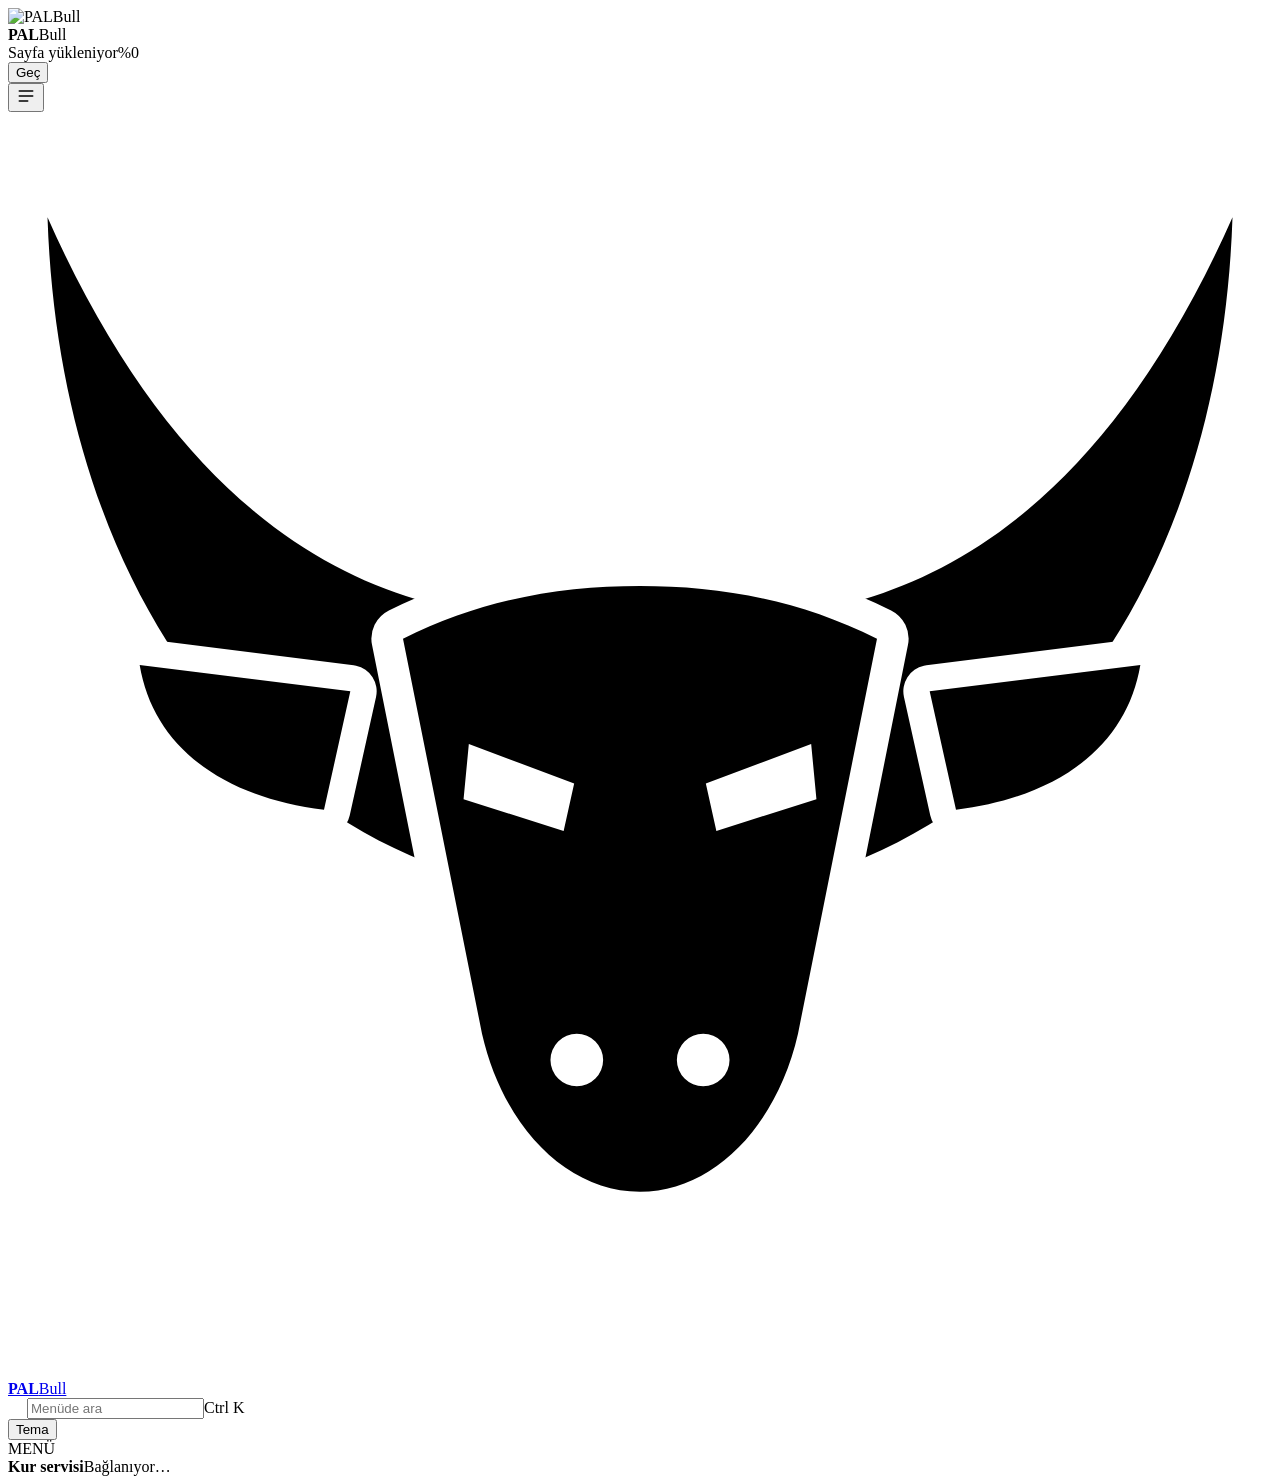
==== index.html @ 3c67e105 "Add files via upload" ====
<!DOCTYPE html>
<html lang="tr">
<head>
<meta charset="UTF-8">
<meta name="viewport" content="width=device-width, initial-scale=1.0, viewport-fit=cover">
<title>PALBull</title>
<script>try{if(localStorage.getItem('pb-theme')==='blue')document.documentElement.dataset.theme='blue'}catch(e){}</script>
<link rel="icon" id="fav" type="image/svg+xml" href="data:,">
<link href="https://fonts.googleapis.com/css2?family=Inter:wght@400;500;600&family=Sora:wght@300;400;600;700;800&display=swap" rel="stylesheet">
<link rel="stylesheet" href="css/base.css">
<link rel="stylesheet" href="css/ui.css">
</head>
<body>
<svg width="0" height="0" style="position:absolute" aria-hidden="true" focusable="false">
  <symbol id="mark" viewBox="0 0 48 48">
    <mask id="cut"><rect width="48" height="48" fill="#fff"/><path d="M15 20c3-1.500 6-2 9-2s6 .5 9 2l-3 15c-.8 3.500-3.200 6-6 6s-5.200-2.500-6-6z" fill="#000" stroke="#000" stroke-width="2.400" stroke-linejoin="round"/><path d="M13 22l-8-1c.5 3 3 5 7 5.500zM35 22l8-1c-.5 3-3 5-7 5.500z" fill="#000" stroke="#000" stroke-width="2" stroke-linejoin="round"/></mask>
    <path mask="url(#cut)" d="M1.500 4c.5 15 9 26 22.500 26S46 19 46.500 4c-4 9-9 13-14 14.500H15.500C10.500 17 5.500 13 1.500 4z"/>
    <path d="M13 22l-8-1c.5 3 3 5 7 5.500zM35 22l8-1c-.5 3-3 5-7 5.500z"/>
    <path fill-rule="evenodd" d="M15 20c3-1.500 6-2 9-2s6 .5 9 2l-3 15c-.8 3.500-3.200 6-6 6s-5.200-2.500-6-6z M17.500 24l4 1.500-.4 1.800-3.800-1.200z M30.500 24l-4 1.500.4 1.800 3.800-1.200z M20.600 36a1 1 0 1 0 2 0a1 1 0 1 0-2 0z M25.400 36a1 1 0 1 0 2 0a1 1 0 1 0-2 0z"/>
  </symbol>
</svg>

<div class="intro" id="intro" role="dialog" aria-label="PALBull yükleniyor">
  <div class="ld">
    <div class="bw">
      <img class="nl-bull" src="assets/bull.png" alt="PALBull">
      <i class="puff"></i><i class="puff" style="animation-delay:.14s;--dx:-95px"></i><i class="puff" style="animation-delay:.3s;--dx:-45px"></i>
      <i class="puff n2" style="animation-delay:.07s;--dx:-110px"></i><i class="puff n2" style="animation-delay:.22s;--dx:-60px"></i>
    </div>
    <div class="wm nl-wm"><b>PAL</b>Bull</div>
    <div class="nl-load"><div class="nl-row"><span>Sayfa yükleniyor</span><span id="lpct">%0</span></div><div class="nl-track"><span id="lbar"></span></div></div>
  </div>
  <button class="skip" id="skip">Geç</button>
</div>

<header class="topbar">
  <button class="burger" id="burger" aria-label="Menüyü aç/kapat"><svg width="20" height="20" viewBox="0 0 24 24" fill="none" stroke="currentColor" stroke-width="2" stroke-linecap="round"><path d="M4 6h16M4 12h16M4 18h10"/></svg></button>
  <a class="brand" href="#/" aria-label="PALBull"><span class="emb"><svg viewBox="0 0 48 48"><use href="#mark"/></svg></span><span class="wm"><b>PAL</b>Bull</span></a>
  <div class="tb-right">
    <div class="search">
      <svg width="15" height="15" viewBox="0 0 24 24" fill="none" stroke="#fff" stroke-width="2.3" stroke-linecap="round"><circle cx="11" cy="11" r="7"/><path d="m20 20-3.5-3.5"/></svg>
      <input id="q" type="search" placeholder="Menüde ara" autocomplete="off"><span class="kbd">Ctrl K</span>
      <div class="results" id="results"></div>
    </div>
    <button class="theme" id="theme" aria-label="Temayı değiştir (kırmızı / mavi)"><span class="sw"><i></i><i></i></span><span class="tt">Tema</span></button>
  </div>
</header>

<aside class="sidebar" id="sidebar">
  <div class="sec-l">MENÜ</div>
  <div id="nav"></div>
  <div class="status"><span class="dot" id="dot"></span><div><b>Kur servisi</b><span id="stS">Bağlanıyor…</span></div></div>
</aside>

<main class="main" id="view"></main>

<script src="js/core/util.js"></script>
<script src="js/pages/home.js"></script>
<script src="js/pages/gecikme.js"></script>
<script src="js/pages/kademe.js"></script>
<script src="js/pages/zam.js"></script>
<script src="js/pages/iban.js"></script>
<script src="js/pages/kpr.js"></script>
<script src="js/core/app.js"></script>
</body>
</html>
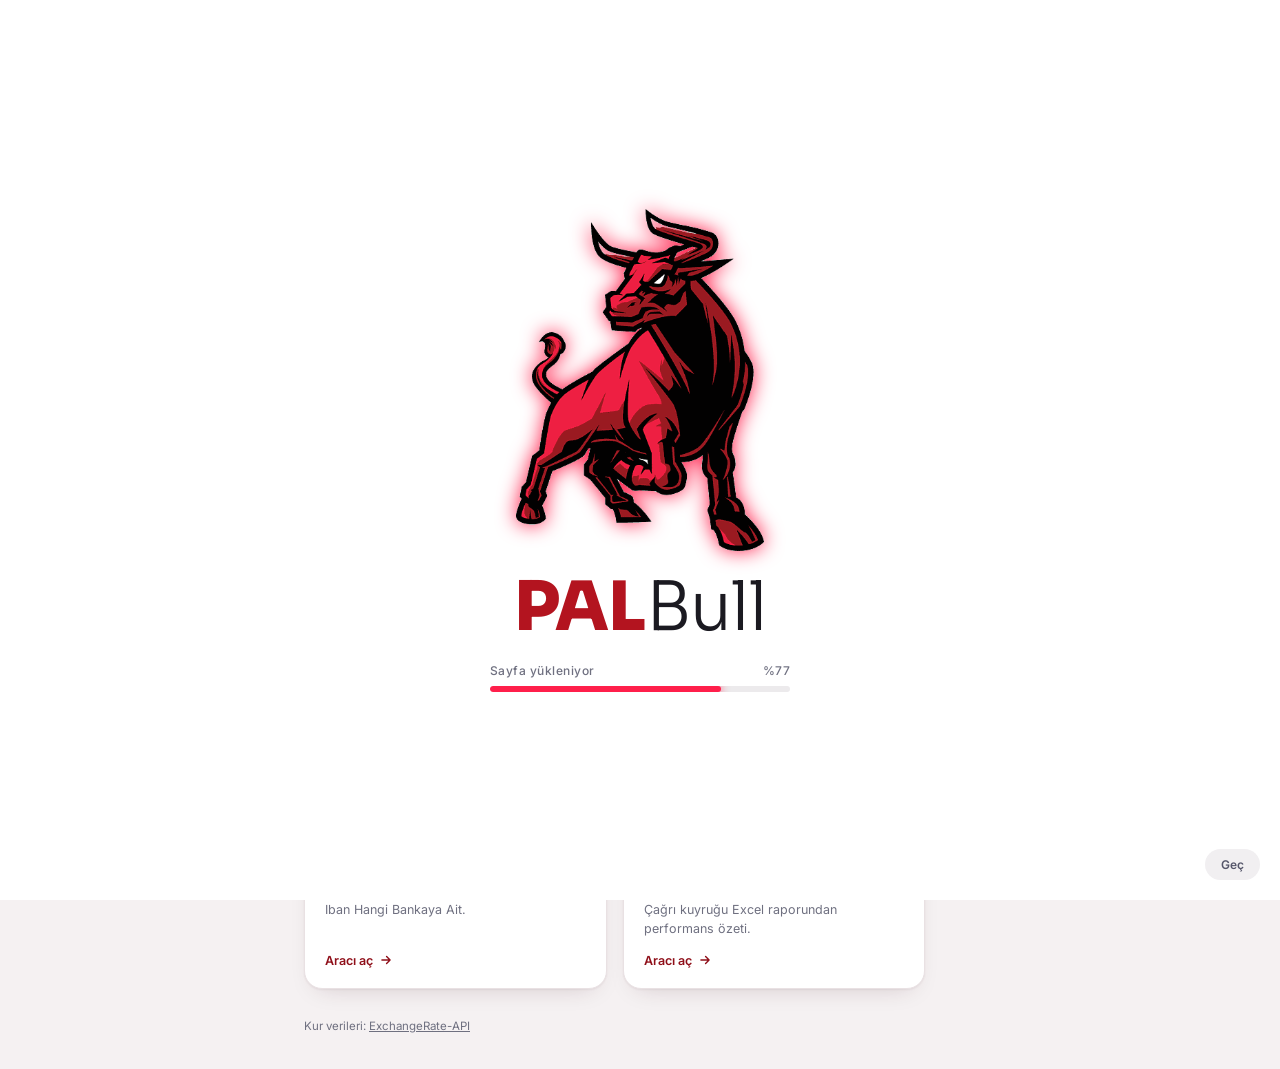
==== commit 96813461: "Add files via upload" ====
--- a/index.html
+++ b/index.html
@@ -58,6 +58,7 @@
 <script src="js/pages/home.js"></script>
 <script src="js/pages/gecikme.js"></script>
 <script src="js/pages/kademe.js"></script>
+<script src="js/pages/limit.js"></script>
 <script src="js/pages/zam.js"></script>
 <script src="js/pages/iban.js"></script>
 <script src="js/pages/kpr.js"></script>
--- a/css/base.css
+++ b/css/base.css
@@ -0,0 +1,108 @@
+/* Tema değişkenleri: renkleri yalnızca buradan değiştirin */
+:root{
+  --p:#b3141f; --p2:#7f0d17; --pl:#fcebed; --pt:#8f0f19;
+  --grad:linear-gradient(115deg,#c9192c 0%,#9c111d 55%,#7f0d17 100%);
+  --bg:#f5f1f2; --card:#fff; --line:#e9e1e3; --tx:#1b1a21; --mut:#6f7080;
+  --sh:0 1px 2px rgba(60,20,30,.06),0 10px 26px -14px rgba(60,20,30,.22);
+  --gold:#b7791f; --teal:#0f766e; --slate:#475569; --neon:#ff1f4b;
+  --ok:#16803c; --okbg:#e7f7ec; --bad:#991b1b; --badbg:#fdeaec; --warnbg:#fef3c7; --warn:#92600a;
+}
+:root[data-theme="blue"]{
+  --p:#1d4ed8; --p2:#13307f; --pl:#e8effd; --pt:#17389c;
+  --grad:linear-gradient(115deg,#2f6bf0 0%,#1d4ed8 55%,#13307f 100%);
+  --neon:#1f6bff; --bg:#eef2f9; --line:#dde5f3;
+  --sh:0 1px 2px rgba(20,40,90,.07),0 10px 26px -14px rgba(20,40,90,.25);
+}
+*{box-sizing:border-box;margin:0;padding:0}
+[hidden]{display:none!important}
+body{font-family:'Inter',system-ui,Arial,sans-serif;background:var(--bg);color:var(--tx);font-size:14px;min-height:100vh;-webkit-font-smoothing:antialiased}
+a{color:inherit;text-decoration:none}
+button{cursor:pointer;border:0;background:none;color:inherit;font:inherit}
+:focus-visible{outline:2px solid var(--p);outline-offset:2px}
+.num,.wm,h1,h2,h3{font-family:'Sora','Inter',system-ui,sans-serif}
+.wm{font-weight:300;letter-spacing:-.02em;line-height:1}
+.wm b{font-weight:800;letter-spacing:-.01em}
+.emb{display:grid;place-items:center;width:38px;height:38px;border-radius:11px;background:#fff;color:var(--p);box-shadow:0 2px 8px rgba(0,0,0,.18);flex-shrink:0}
+.emb svg{width:26px;height:26px;fill:currentColor}
+
+/* Üst çubuk */
+.topbar{position:fixed;inset:0 0 auto 0;height:64px;z-index:30;display:flex;align-items:center;gap:14px;padding:0 24px 0 14px;color:#fff;
+  background:repeating-linear-gradient(135deg,rgba(255,255,255,.035) 0 2px,transparent 2px 9px),var(--grad);box-shadow:0 2px 14px rgba(0,0,0,.18)}
+.burger{width:36px;height:36px;display:grid;place-items:center;border-radius:10px}
+.burger:hover{background:rgba(255,255,255,.14)}
+.brand{display:flex;align-items:center;gap:12px;font-size:24px;padding-left:4px}
+.tb-right{margin-left:auto;display:flex;align-items:center;gap:12px}
+.search{position:relative}
+.search input{width:320px;height:38px;border-radius:12px;border:1px solid rgba(255,255,255,.22);background:rgba(255,255,255,.12);color:#fff;padding:0 64px 0 38px;font-size:13px}
+.search input::placeholder{color:rgba(255,255,255,.8)}
+.search input:focus{background:rgba(255,255,255,.2);outline:0}
+.search>svg{position:absolute;left:13px;top:12px}
+.kbd{position:absolute;right:8px;top:8px;font-size:10px;background:rgba(255,255,255,.18);border-radius:6px;padding:3px 7px}
+.results{position:absolute;top:46px;left:0;right:0;background:var(--card);color:var(--tx);border-radius:14px;box-shadow:0 18px 40px rgba(0,0,0,.25);padding:6px;display:none}
+.results.open{display:block}
+.results a{display:block;padding:10px 12px;border-radius:9px;font-size:13px}
+.results a:hover,.results a.sel{background:var(--pl)}
+.theme{display:flex;align-items:center;gap:8px;height:38px;padding:0 12px 0 10px;border-radius:12px;border:1px solid rgba(255,255,255,.22);background:rgba(255,255,255,.12);font-size:12px;font-weight:500}
+.theme:hover{background:rgba(255,255,255,.2)}
+.sw{display:flex}.sw i{width:14px;height:14px;border-radius:50%;border:2px solid #fff}
+.sw i:first-child{background:#c9192c}.sw i:last-child{background:#2f6bf0;margin-left:-5px}
+
+/* Yan menü */
+.sidebar{position:fixed;top:64px;bottom:0;left:0;width:268px;background:var(--card);border-right:1px solid var(--line);padding:22px 14px 16px;overflow:auto;z-index:20;transition:transform .25s;display:flex;flex-direction:column}
+body.collapsed .sidebar{transform:translateX(-100%)}
+body.collapsed .main{margin-left:0}
+.sec-l{font-size:10.5px;font-weight:600;letter-spacing:.12em;color:var(--mut);padding:0 12px 10px}
+.nav-item{position:relative;display:flex;align-items:center;gap:12px;width:100%;padding:11px 12px;border-radius:12px;font-size:13px;font-weight:500;text-align:left;color:#34333d}
+.nav-item .ico{color:var(--mut);flex-shrink:0}
+.nav-item .chev{margin-left:auto;color:var(--mut);transition:transform .2s}
+.nav-item:hover{background:var(--bg)}
+.nav-item.active{background:var(--pl);color:var(--pt);font-weight:600}
+.nav-item.active .ico{color:var(--p)}
+.nav-item.open .chev{transform:rotate(90deg)}
+.sub{display:none;margin:2px 0 8px 22px;border-left:1px solid var(--line);padding-left:8px}
+.sub.open{display:block}
+.sub a{display:flex;align-items:center;gap:.8em;padding:7px 10px;font-size:12.5px;color:#55566a;border-radius:9px}
+.sub a:hover{color:var(--pt);background:var(--pl)}
+.sub a.active{color:var(--pt);background:var(--pl);font-weight:600}
+.sl{flex:0 0 1.9em;height:1.9em;display:grid;place-items:center;background:#fff;border-radius:.45em;padding:.2em;border:1px solid var(--line)}
+.sl svg{width:100%;height:100%;color:var(--p)}
+.status{margin-top:auto;display:flex;align-items:center;gap:10px;padding:12px;border:1px solid var(--line);border-radius:12px;font-size:12px;color:var(--mut)}
+.status b{display:block;color:var(--tx);font-size:12.5px;font-weight:600}
+.dot{width:9px;height:9px;border-radius:50%;background:#16a34a;box-shadow:0 0 0 4px rgba(22,163,74,.15);flex-shrink:0}
+.dot.off{background:#dc2626;box-shadow:0 0 0 4px rgba(220,38,38,.15)}
+
+/* İçerik alanı */
+.main{margin-left:268px;padding:92px 36px 36px;transition:margin .25s;max-width:1500px}
+.head{display:flex;justify-content:space-between;align-items:flex-end;gap:16px;flex-wrap:wrap;margin-bottom:24px}
+.head h1{font-size:26px;font-weight:700;letter-spacing:-.03em;display:flex;align-items:center;gap:10px}
+.head p{color:var(--mut);font-size:13px;margin-top:6px}
+.actions{display:flex;gap:10px;flex-wrap:wrap}
+.tag{font-size:10px;font-weight:600;background:var(--warnbg);color:var(--warn);border-radius:99px;padding:2px 8px;font-family:Inter,sans-serif}
+
+/* Açılış ekranı */
+.intro{position:fixed;inset:0;z-index:100;background:#fff;overflow:hidden;transition:opacity .7s ease,visibility .7s}
+.intro.out{opacity:0;visibility:hidden}
+.ld{position:absolute;inset:0;display:flex;flex-direction:column;align-items:center;justify-content:center;gap:22px;animation:fin .6s ease both}
+@keyframes fin{from{opacity:0;transform:translateY(10px)}to{opacity:1;transform:none}}
+.bw{position:relative;display:inline-block;--ox:38%;--oy:27%}
+.nl-bull{display:block;height:clamp(220px,38vh,360px);width:auto;transform-origin:50% 100%;animation:breathe 2.4s ease-in-out infinite;filter:drop-shadow(0 0 10px var(--neon))}
+@keyframes breathe{0%,100%{transform:scale(1,1);filter:drop-shadow(0 0 6px var(--neon))}40%{transform:scale(1.022,1.034);filter:drop-shadow(0 0 16px var(--neon))}}
+.puff{position:absolute;left:var(--ox);top:var(--oy);width:46px;height:46px;margin:-23px 0 0 -23px;border-radius:50%;pointer-events:none;opacity:0;
+  background:radial-gradient(circle,rgba(130,130,148,.6),rgba(130,130,148,0) 70%);filter:blur(2px);animation:puff 2.4s ease-out infinite}
+.puff.n2{margin-left:-9px;margin-top:-17px}
+@keyframes puff{0%,38%{opacity:0;transform:translate(0,0) scale(.25)}46%{opacity:.7}100%{opacity:0;transform:translate(var(--dx,-70px),-80px) scale(3)}}
+.nl-wm{font-size:clamp(40px,8vw,68px);color:var(--tx)}.nl-wm b{color:var(--p)}
+.nl-load{width:min(300px,70vw)}
+.nl-row{display:flex;justify-content:space-between;font-size:12px;font-weight:500;letter-spacing:.04em;color:var(--mut);margin-bottom:8px}
+.nl-track{height:6px;border-radius:6px;background:#eceaec;overflow:hidden}
+#lbar{display:block;height:100%;width:0;border-radius:6px;background:var(--neon);box-shadow:0 0 10px var(--neon)}
+.skip{position:absolute;right:20px;bottom:20px;z-index:5;color:#55566a;background:#f1eff1;border-radius:99px;padding:8px 16px;font-size:12px;font-weight:600}
+
+@media(max-width:1000px){
+  .sidebar{transform:translateX(-100%);box-shadow:8px 0 30px rgba(0,0,0,.18)}
+  body.collapsed .sidebar{transform:none}
+  .main,body.collapsed .main{margin-left:0;padding:88px 16px 28px}
+  .search input{width:150px}.kbd,.theme .tt{display:none}
+}
+@media(max-width:620px){.brand{font-size:20px}}
+@media(prefers-reduced-motion:reduce){*{transition:none!important;animation:none!important}}
--- a/css/ui.css
+++ b/css/ui.css
@@ -0,0 +1,122 @@
+/* Ortak bileşenler: tüm sayfalar bunları kullanır */
+.btn{display:inline-flex;align-items:center;justify-content:center;gap:8px;height:38px;padding:0 14px;border-radius:11px;font-size:12.5px;font-weight:600;border:1px solid var(--line);background:var(--card);color:var(--pt)}
+.btn:hover{border-color:var(--p);background:var(--pl)}
+.btn.pri{background:var(--grad);color:#fff;border-color:transparent;box-shadow:0 6px 16px -6px var(--p)}
+.btn.pri:hover{filter:brightness(1.08)}
+.btn.spin svg{animation:spin .7s linear}@keyframes spin{to{transform:rotate(360deg)}}
+.btns{display:flex;gap:10px;flex-wrap:wrap;margin-top:16px}
+
+.panel{background:var(--card);border:1px solid var(--line);border-radius:18px;padding:20px;box-shadow:var(--sh);min-width:0}
+.panel>h2,.panel-h h2{font-size:16px;font-weight:700;letter-spacing:-.02em;margin-bottom:14px}
+.panel-h{display:flex;justify-content:space-between;align-items:baseline;gap:10px;flex-wrap:wrap}
+.panel-h span,.hint{font-size:12px;color:var(--mut)}
+.split{display:grid;grid-template-columns:minmax(300px,400px) 1fr;gap:16px;align-items:start}
+.split.even{grid-template-columns:1fr 1fr}
+.stack{display:flex;flex-direction:column;gap:16px;min-width:0}
+
+.fields{display:grid;grid-template-columns:repeat(auto-fit,minmax(150px,1fr));gap:12px}
+.field label{display:block;font-size:11.5px;font-weight:600;color:var(--mut);margin-bottom:5px;letter-spacing:.02em}
+input,select,textarea{width:100%;height:40px;border:1px solid var(--line);border-radius:11px;background:var(--card);color:var(--tx);padding:0 12px;font:inherit}
+textarea{height:auto;min-height:170px;padding:10px 12px;resize:vertical;line-height:1.5}
+input:focus,select:focus,textarea:focus{outline:2px solid var(--p);outline-offset:0;border-color:var(--p)}
+
+.kpis{display:grid;grid-template-columns:repeat(4,1fr);gap:16px}
+.kpi{position:relative;background:var(--card);border:1px solid var(--line);border-radius:18px;padding:18px 18px 16px;box-shadow:var(--sh);overflow:hidden}
+.kpi::before{content:'';position:absolute;left:0;top:0;bottom:0;width:4px;background:var(--c)}
+.kpi .top{display:flex;align-items:center;justify-content:space-between;margin-bottom:14px}
+.kpi .lb{font-size:11px;font-weight:600;letter-spacing:.08em;color:var(--mut);text-transform:uppercase}
+.kpi .ic{width:34px;height:34px;border-radius:10px;display:grid;place-items:center;color:var(--c);background:color-mix(in srgb,var(--c) 12%,#fff)}
+.kpi .num{font-size:28px;font-weight:700;letter-spacing:-.03em;font-variant-numeric:tabular-nums}
+.kpi small{display:block;margin-top:6px;font-size:11.5px;color:var(--mut)}
+
+.sec-h{display:flex;align-items:baseline;justify-content:space-between;margin:34px 0 14px}
+.sec-h h2{font-size:17px;font-weight:700;letter-spacing:-.02em}
+.sec-h span{font-size:12px;color:var(--mut)}
+.grid{display:grid;grid-template-columns:repeat(3,1fr);gap:16px}
+.card{display:flex;flex-direction:column;gap:14px;background:var(--card);border:1px solid var(--line);border-radius:18px;padding:20px;box-shadow:var(--sh);transition:transform .2s,border-color .2s,box-shadow .2s}
+.card:hover{transform:translateY(-3px);border-color:var(--p);box-shadow:0 16px 34px -16px var(--p)}
+.card .tile{width:46px;height:46px;border-radius:13px;display:grid;place-items:center;background:var(--grad);color:#fff;box-shadow:0 8px 18px -8px var(--p)}
+.card h3{font-size:15px;font-weight:600;letter-spacing:-.01em;display:flex;align-items:center;gap:8px}
+.card p{font-size:12.5px;color:var(--mut);line-height:1.5;margin-top:5px}
+.card .go{margin-top:auto;display:flex;align-items:center;gap:6px;font-size:12.5px;font-weight:600;color:var(--pt)}
+.card:hover .go svg{transform:translateX(3px)}.go svg{transition:transform .2s}
+.foot{margin-top:30px;font-size:11.5px;color:var(--mut)}.foot a{text-decoration:underline}
+
+.scroll{overflow:auto;border:1px solid var(--line);border-radius:12px}
+.scroll.tall{max-height:420px}
+.tbl{width:100%;border-collapse:collapse;font-size:13px}
+.tbl th{background:var(--bg);color:var(--mut);font-size:10.5px;text-transform:uppercase;letter-spacing:.06em;padding:10px 8px;text-align:center;position:sticky;top:0;z-index:1}
+.tbl td{padding:10px 8px;text-align:center;border-top:1px solid var(--line);font-variant-numeric:tabular-nums;white-space:nowrap}
+.tbl .l{text-align:left}.tbl .r{text-align:right}
+.tbl tr.t1 td{background:var(--okbg);color:var(--ok);font-weight:600}
+.tbl tr.t2 td{background:var(--badbg);color:var(--bad);font-weight:600}
+.tbl tr.sel td{background:var(--pl);font-weight:600}
+.tbl tr.edge td{background:color-mix(in srgb,var(--p) 16%,#fff);color:var(--pt);font-weight:700}
+.tbl tbody tr:hover td{filter:brightness(.97)}
+.tbl tfoot td{font-weight:700;background:var(--bg);border-top:2px solid var(--line)}
+.tbl .grp{background:var(--card)!important;color:var(--tx)!important}
+
+.summary{display:flex;gap:6px 20px;flex-wrap:wrap;padding:12px 14px;background:var(--bg);border-radius:12px;font-size:12.5px;margin-bottom:12px}
+.total{margin-top:14px;padding:14px;border:1px solid var(--p);border-radius:14px;background:var(--pl);color:var(--pt);font:700 17px/1.3 Sora,Inter,sans-serif;text-align:center}
+.empty{text-align:center;color:var(--mut);padding:26px 0;font-size:13px}
+.alert{margin-top:12px;padding:10px 12px;border-radius:11px;font-size:12.5px;background:var(--badbg);color:var(--bad);border:1px solid color-mix(in srgb,var(--bad) 25%,#fff)}
+.alert.warn{background:var(--warnbg);color:var(--warn);border-color:color-mix(in srgb,var(--warn) 25%,#fff)}
+.badge{font-size:10px;font-weight:600;border-radius:6px;padding:2px 6px;color:#fff;background:var(--p);margin-left:6px}
+.badge.alt{background:var(--p2)}
+
+.stats{display:grid;gap:12px}
+.stat{padding:14px 16px;border:1px solid var(--line);border-radius:14px;background:var(--bg)}
+.stat span{font-size:11.5px;color:var(--mut);display:block;margin-bottom:4px}
+.stat b{font:700 22px Sora,Inter,sans-serif;color:var(--pt);letter-spacing:-.02em}
+
+.months{display:grid;grid-template-columns:repeat(6,1fr);gap:8px}
+.mbox{border:1px solid var(--line);border-radius:12px;padding:10px 8px;text-align:center;font-size:11px;background:var(--bg);line-height:1.6}
+.mbox b{display:block;font-size:12px;border-bottom:1px solid var(--line);margin-bottom:4px;padding-bottom:3px}
+.mbox.t1{background:var(--okbg);border-color:color-mix(in srgb,var(--ok) 35%,#fff);color:var(--ok)}
+.mbox.t2{background:var(--badbg);border-color:color-mix(in srgb,var(--bad) 35%,#fff);color:var(--bad)}
+.mbox .pr{color:var(--pt);font-weight:600}
+
+.modal-bg{position:fixed;inset:0;z-index:60;background:rgba(27,26,33,.5);display:flex;align-items:center;justify-content:center;padding:20px}
+.modal{width:100%;max-width:880px;max-height:90vh;display:flex;flex-direction:column;background:var(--card);border-radius:18px;box-shadow:0 20px 60px rgba(0,0,0,.3);overflow:hidden}
+.modal-h{display:flex;justify-content:space-between;align-items:center;padding:14px 20px;border-bottom:1px solid var(--line)}
+.modal-h h3{font-size:16px}
+.modal-b{padding:16px 20px 20px;overflow:auto;display:flex;flex-direction:column;gap:12px}
+.modal-b .scroll{max-height:260px}
+
+.drop{display:block;max-width:520px;margin:6vh auto;text-align:center;padding:48px 40px;cursor:pointer;transition:.2s}
+.drop:hover,.drop.on{border-color:var(--p);background:var(--pl)}
+.drop .ic{width:64px;height:64px;margin:0 auto 14px;border-radius:18px;display:grid;place-items:center;background:var(--grad);color:#fff}
+.drop h2{margin-bottom:6px}
+.drop p{color:var(--mut);margin-bottom:18px;font-size:13px}
+.tabs{display:flex;gap:6px;padding:5px;border-radius:14px;background:var(--card);border:1px solid var(--line)}
+.tabs button{padding:8px 14px;border-radius:10px;font-weight:600;font-size:13px;color:var(--mut)}
+.tabs button.act{background:var(--grad);color:#fff}
+.charts{display:grid;grid-template-columns:1fr 1fr;gap:16px}
+.cv{height:290px;position:relative}
+.kpis.seven{grid-template-columns:repeat(7,1fr);gap:10px}
+.kpis.seven .num{font-size:22px}
+.frame{width:100%;height:calc(100vh - 190px);min-height:480px;border:1px solid var(--line);border-radius:18px;background:var(--card)}
+
+@media(max-width:1200px){.kpis,.grid{grid-template-columns:repeat(2,1fr)}.kpis.seven{grid-template-columns:repeat(4,1fr)}.split,.split.even,.charts{grid-template-columns:1fr}}
+@media(max-width:620px){.kpis,.grid,.kpis.seven{grid-template-columns:1fr}.months{grid-template-columns:repeat(3,1fr)}}
+@media print{.topbar,.sidebar,.actions,.tabs{display:none!important}.main{margin:0;padding:0}}
+
+/* Kademe limit tablosu */
+.chg{font-weight:600;font-variant-numeric:tabular-nums;white-space:nowrap}
+.chg.up{color:var(--ok)}.chg.dn{color:var(--bad)}.chg.eq{color:var(--mut)}
+.tbl td.bar{background:linear-gradient(90deg,color-mix(in srgb,var(--p) 16%,transparent) var(--w),transparent var(--w))}
+.bars{display:flex;align-items:stretch;gap:8px;height:240px;padding-top:6px}
+.bcol{flex:1;display:flex;flex-direction:column;align-items:center;gap:5px;min-width:0}
+.bcol .bv{font-size:10.5px;font-weight:600;color:var(--mut);font-variant-numeric:tabular-nums}
+.bcol .bt{flex:1;width:100%;display:flex;align-items:flex-end}
+.bcol i{display:block;width:100%;border-radius:8px 8px 0 0;background:var(--grad);min-height:3px}
+.bcol.hi i{background:linear-gradient(180deg,#d9a233,var(--gold))}
+.bcol.lo i{background:linear-gradient(180deg,#2aa89b,var(--teal))}
+.bcol em{font-style:normal;font-size:11px;color:var(--mut);font-weight:600}
+.legend{display:flex;gap:16px;flex-wrap:wrap;font-size:11.5px;color:var(--mut);margin-top:12px}
+.legend i{display:inline-block;width:10px;height:10px;border-radius:3px;margin-right:6px;vertical-align:-1px}
+.heat td{font-size:12px}
+.heat tr{cursor:pointer}
+.heat tr.cur td:first-child{color:var(--pt);font-weight:700}
+.heat tr.cur td{box-shadow:inset 0 2px 0 var(--p),inset 0 -2px 0 var(--p)}
+@media(max-width:620px){.bars{gap:3px}.bcol .bv{font-size:8.5px}}
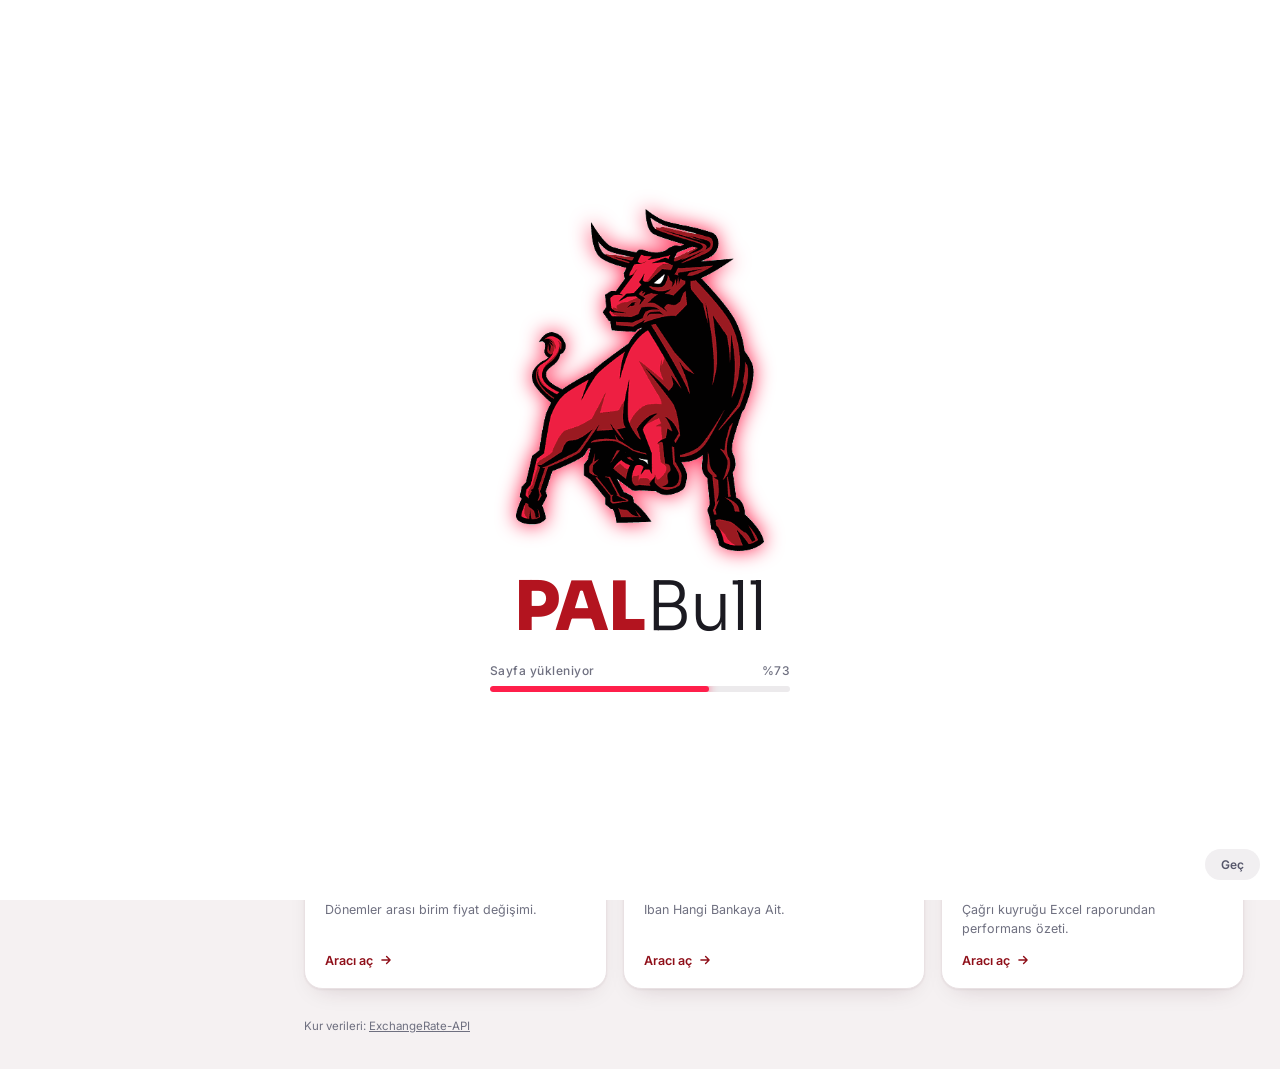
==== commit 4fb269e3: "Add files via upload" ====
--- a/index.html
+++ b/index.html
@@ -9,6 +9,7 @@
 <link href="https://fonts.googleapis.com/css2?family=Inter:wght@400;500;600&family=Sora:wght@300;400;600;700;800&display=swap" rel="stylesheet">
 <link rel="stylesheet" href="css/base.css">
 <link rel="stylesheet" href="css/ui.css">
+<link rel="stylesheet" href="css/kademe3.css">
 </head>
 <body>
 <svg width="0" height="0" style="position:absolute" aria-hidden="true" focusable="false">
@@ -58,6 +59,7 @@
 <script src="js/pages/home.js"></script>
 <script src="js/pages/gecikme.js"></script>
 <script src="js/pages/kademe.js"></script>
+<script src="js/pages/kademe3.js"></script>
 <script src="js/pages/limit.js"></script>
 <script src="js/pages/zam.js"></script>
 <script src="js/pages/iban.js"></script>
--- a/css/kademe3.css
+++ b/css/kademe3.css
@@ -0,0 +1,94 @@
+/* Kademe V3 arayüzü */
+.k3{display:grid;grid-template-columns:372px 1fr;gap:20px;align-items:start}
+.k3-in{position:sticky;top:84px;border-radius:22px;padding:22px;color:#fff;
+  background:repeating-linear-gradient(135deg,rgba(255,255,255,.04) 0 2px,transparent 2px 9px),var(--grad);box-shadow:0 22px 44px -22px var(--p)}
+.k3-in h2{font-size:12px;font-weight:600;letter-spacing:.14em;text-transform:uppercase;opacity:.8;margin-bottom:16px}
+.k3-in .lbl{display:block;font-size:11px;font-weight:600;letter-spacing:.06em;opacity:.78;margin:16px 0 7px}
+.k3-in input,.k3-in select{background:rgba(255,255,255,.14);border:1px solid rgba(255,255,255,.28);color:#fff;color-scheme:dark;border-radius:12px;height:44px}
+.k3-in input::placeholder{color:rgba(255,255,255,.55)}
+.k3-in select option{color:#1b1a21}
+.k3-in input:focus,.k3-in select:focus{outline:2px solid #fff;outline-offset:0;background:rgba(255,255,255,.22)}
+.seg{display:flex;padding:4px;border-radius:13px;background:rgba(0,0,0,.2);gap:4px}
+.seg button{flex:1;height:34px;border-radius:10px;font-size:12.5px;font-weight:600;color:rgba(255,255,255,.8)}
+.seg button.on{background:#fff;color:var(--pt);box-shadow:0 4px 10px -4px rgba(0,0,0,.4)}
+.two{display:grid;grid-template-columns:1fr 1fr;gap:10px}
+.chips{display:flex;gap:6px;margin-top:8px}
+.chips button{flex:1;height:28px;border-radius:99px;font-size:11.5px;font-weight:600;background:rgba(255,255,255,.14);border:1px solid rgba(255,255,255,.24)}
+.chips button:hover{background:rgba(255,255,255,.26)}
+.stepper{display:flex;align-items:center;gap:10px}
+.stepper button{width:44px;height:44px;border-radius:12px;font-size:20px;background:rgba(255,255,255,.14);border:1px solid rgba(255,255,255,.28)}
+.stepper input{text-align:center;font:700 18px Sora,Inter,sans-serif}
+.big{font:700 22px Sora,Inter,sans-serif!important;height:56px!important}
+.conv{margin-top:8px;font-size:12px;opacity:.85;min-height:18px}
+.k3-in .foot-btns{display:flex;gap:8px;margin-top:20px}
+.k3-in .foot-btns button{flex:1;height:38px;border-radius:11px;font-size:12.5px;font-weight:600;background:rgba(255,255,255,.14);border:1px solid rgba(255,255,255,.28)}
+.k3-in .foot-btns button:hover{background:rgba(255,255,255,.26)}
+.k3-in .foot-btns .fill{background:#fff;color:var(--pt);border-color:#fff}
+.k3-msg{margin-top:12px;font-size:12px;padding:9px 11px;border-radius:10px;background:rgba(0,0,0,.25)}
+
+.k3-out{display:flex;flex-direction:column;gap:16px;min-width:0}
+.k3-empty{display:flex;flex-direction:column;align-items:center;text-align:center;gap:10px;padding:70px 24px;color:var(--mut)}
+.k3-empty .ic{width:78px;height:78px;border-radius:24px;display:grid;place-items:center;background:var(--pl);color:var(--p);margin-bottom:6px}
+.k3-empty b{font:700 18px Sora,Inter,sans-serif;color:var(--tx)}
+
+.hero{display:grid;grid-template-columns:1.1fr 1fr;gap:24px;align-items:center}
+.hero .lb{font-size:11px;font-weight:600;letter-spacing:.12em;color:var(--mut);text-transform:uppercase}
+.hero .tot{font:800 clamp(34px,5vw,52px)/1.05 Sora,Inter,sans-serif;letter-spacing:-.04em;color:var(--pt);margin:8px 0 6px;font-variant-numeric:tabular-nums}
+.hero .tot small{font-size:.42em;font-weight:600;margin-left:6px;color:var(--mut)}
+.hero .sub{font-size:12.5px;color:var(--mut)}
+.pills{display:flex;gap:6px;flex-wrap:wrap;margin-top:14px}
+.pill{display:inline-flex;align-items:center;gap:6px;font-size:11.5px;font-weight:600;padding:5px 10px;border-radius:99px;background:var(--bg);border:1px solid var(--line)}
+.pill i{width:8px;height:8px;border-radius:50%;background:var(--mut)}
+.pill.t1{background:var(--okbg);color:var(--ok);border-color:transparent}.pill.t1 i{background:var(--ok)}
+.pill.t2{background:var(--badbg);color:var(--bad);border-color:transparent}.pill.t2 i{background:var(--bad)}
+.mini{display:grid;grid-template-columns:1fr 1fr;gap:10px}
+.mini div{padding:12px 14px;border-radius:14px;background:var(--bg);border:1px solid var(--line)}
+.mini span{display:block;font-size:11px;color:var(--mut);margin-bottom:3px}
+.mini b{font:700 16px Sora,Inter,sans-serif;letter-spacing:-.02em;font-variant-numeric:tabular-nums}
+
+.tl{display:flex;gap:4px;height:58px;margin-bottom:22px}
+.tl div{display:flex;flex-direction:column;justify-content:center;align-items:center;min-width:0;border-radius:11px;color:#fff;font-size:11px;line-height:1.35;padding:0 4px;overflow:hidden}
+.tl b{font-size:12px}
+.tl .t1{background:linear-gradient(135deg,#2eb36a,var(--ok))}
+.tl .t2{background:linear-gradient(135deg,#ef5a5a,#b91c1c)}
+.gr{display:grid;grid-template-columns:96px 1fr 138px;gap:14px;align-items:center;padding:12px 0;border-top:1px solid var(--line)}
+.gr:first-of-type{border-top:0}
+.gr .m b{display:block;font-size:13.5px}.gr .m span{font-size:11.5px;color:var(--mut)}
+.gr .money{text-align:right;font:700 14px Sora,Inter,sans-serif;font-variant-numeric:tabular-nums}
+.gr .money small{display:block;font:500 11px Inter,sans-serif;color:var(--mut);margin-top:2px}
+.gauge{position:relative}
+.track{position:relative;height:14px;border-radius:99px;background:var(--bg);border:1px solid var(--line);overflow:visible}
+.fillb{position:absolute;left:0;top:0;bottom:0;border-radius:99px;transition:width .6s cubic-bezier(.2,.8,.2,1)}
+.fillb.t1{background:linear-gradient(90deg,#2eb36a,var(--ok))}
+.fillb.t2{background:linear-gradient(90deg,#ef5a5a,#b91c1c)}
+.mark{position:absolute;top:-5px;bottom:-5px;width:3px;border-radius:2px;background:var(--tx)}
+.mark::after{content:'LİMİT';position:absolute;top:-14px;left:50%;transform:translateX(-50%);font-size:8.5px;font-weight:700;letter-spacing:.08em;color:var(--mut)}
+.gnote{display:flex;justify-content:space-between;gap:8px;margin-top:7px;font-size:11.5px;color:var(--mut);flex-wrap:wrap}
+.gnote .ok{color:var(--ok);font-weight:600}.gnote .no{color:var(--bad);font-weight:600}
+
+.slider{width:100%;height:6px;padding:0;margin:14px 0 6px;accent-color:var(--p);cursor:pointer}
+.sl-h{display:flex;justify-content:space-between;font-size:12px;color:var(--mut)}
+.sl-h b{color:var(--pt);font:700 18px Sora,Inter,sans-serif}
+.delta{display:flex;align-items:baseline;gap:10px;flex-wrap:wrap;margin-top:12px;padding:14px;border-radius:14px;background:var(--bg);border:1px solid var(--line)}
+.delta b{font:700 22px Sora,Inter,sans-serif;color:var(--pt)}
+.tips{display:flex;flex-direction:column;gap:10px}
+.tip{display:flex;gap:12px;padding:13px 14px;border-radius:14px;background:var(--bg);border:1px solid var(--line);font-size:12.5px;line-height:1.5}
+.tip .ti{flex:0 0 34px;height:34px;border-radius:10px;display:grid;place-items:center;font-size:16px;background:var(--card)}
+.tip b{display:block;font-size:13px;margin-bottom:1px}
+.tip.good{background:var(--okbg);border-color:transparent}.tip.bad{background:var(--badbg);border-color:transparent}
+
+.cmp{display:grid;grid-template-columns:120px 1fr 118px 84px;gap:12px;align-items:center;padding:9px 8px;border-radius:12px;font-size:12.5px;cursor:pointer}
+.cmp:hover{background:var(--bg)}
+.cmp.cur{background:var(--pl);cursor:default}
+.cmp .nm{font-weight:600}
+.cmp .bg{height:10px;border-radius:99px;background:var(--bg);overflow:hidden}
+.cmp .bg i{display:block;height:100%;border-radius:99px;background:var(--grad)}
+.cmp.best .bg i{background:linear-gradient(90deg,#2eb36a,var(--ok))}
+.cmp .v{text-align:right;font-weight:700;font-variant-numeric:tabular-nums}
+.cmp .d{text-align:right;font-size:11.5px;font-weight:600}
+.cmp.cur .nm::after{content:'seçili';margin-left:6px;font-size:9.5px;color:#fff;background:var(--p);border-radius:6px;padding:1px 5px}
+.note-h{display:flex;justify-content:space-between;align-items:center;gap:10px;margin-bottom:12px}
+.note-h h2{margin:0!important}
+
+@media(max-width:1100px){.k3{grid-template-columns:1fr}.k3-in{position:static}.hero{grid-template-columns:1fr}}
+@media(max-width:620px){.gr{grid-template-columns:70px 1fr}.gr .money{grid-column:1/-1;text-align:left;display:flex;gap:8px;align-items:baseline}.cmp{grid-template-columns:90px 1fr 92px}.cmp .d{display:none}}
